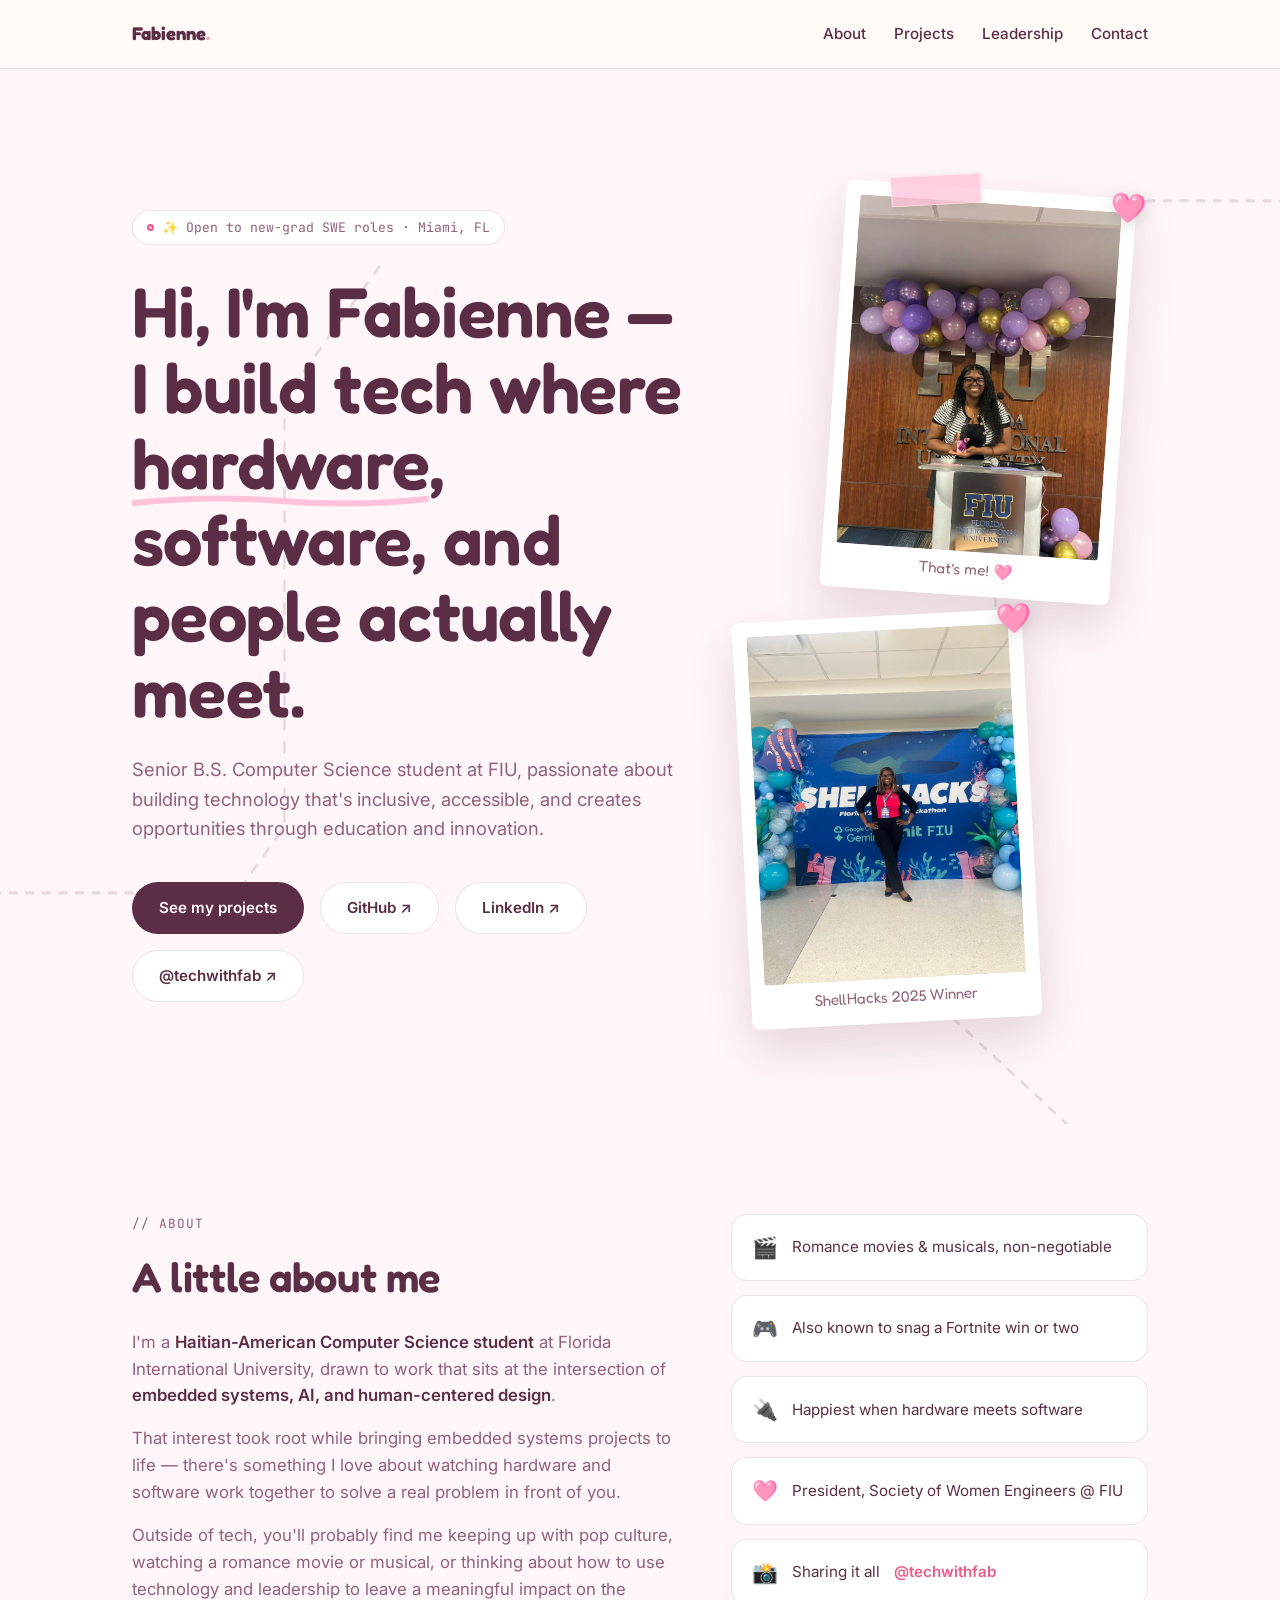
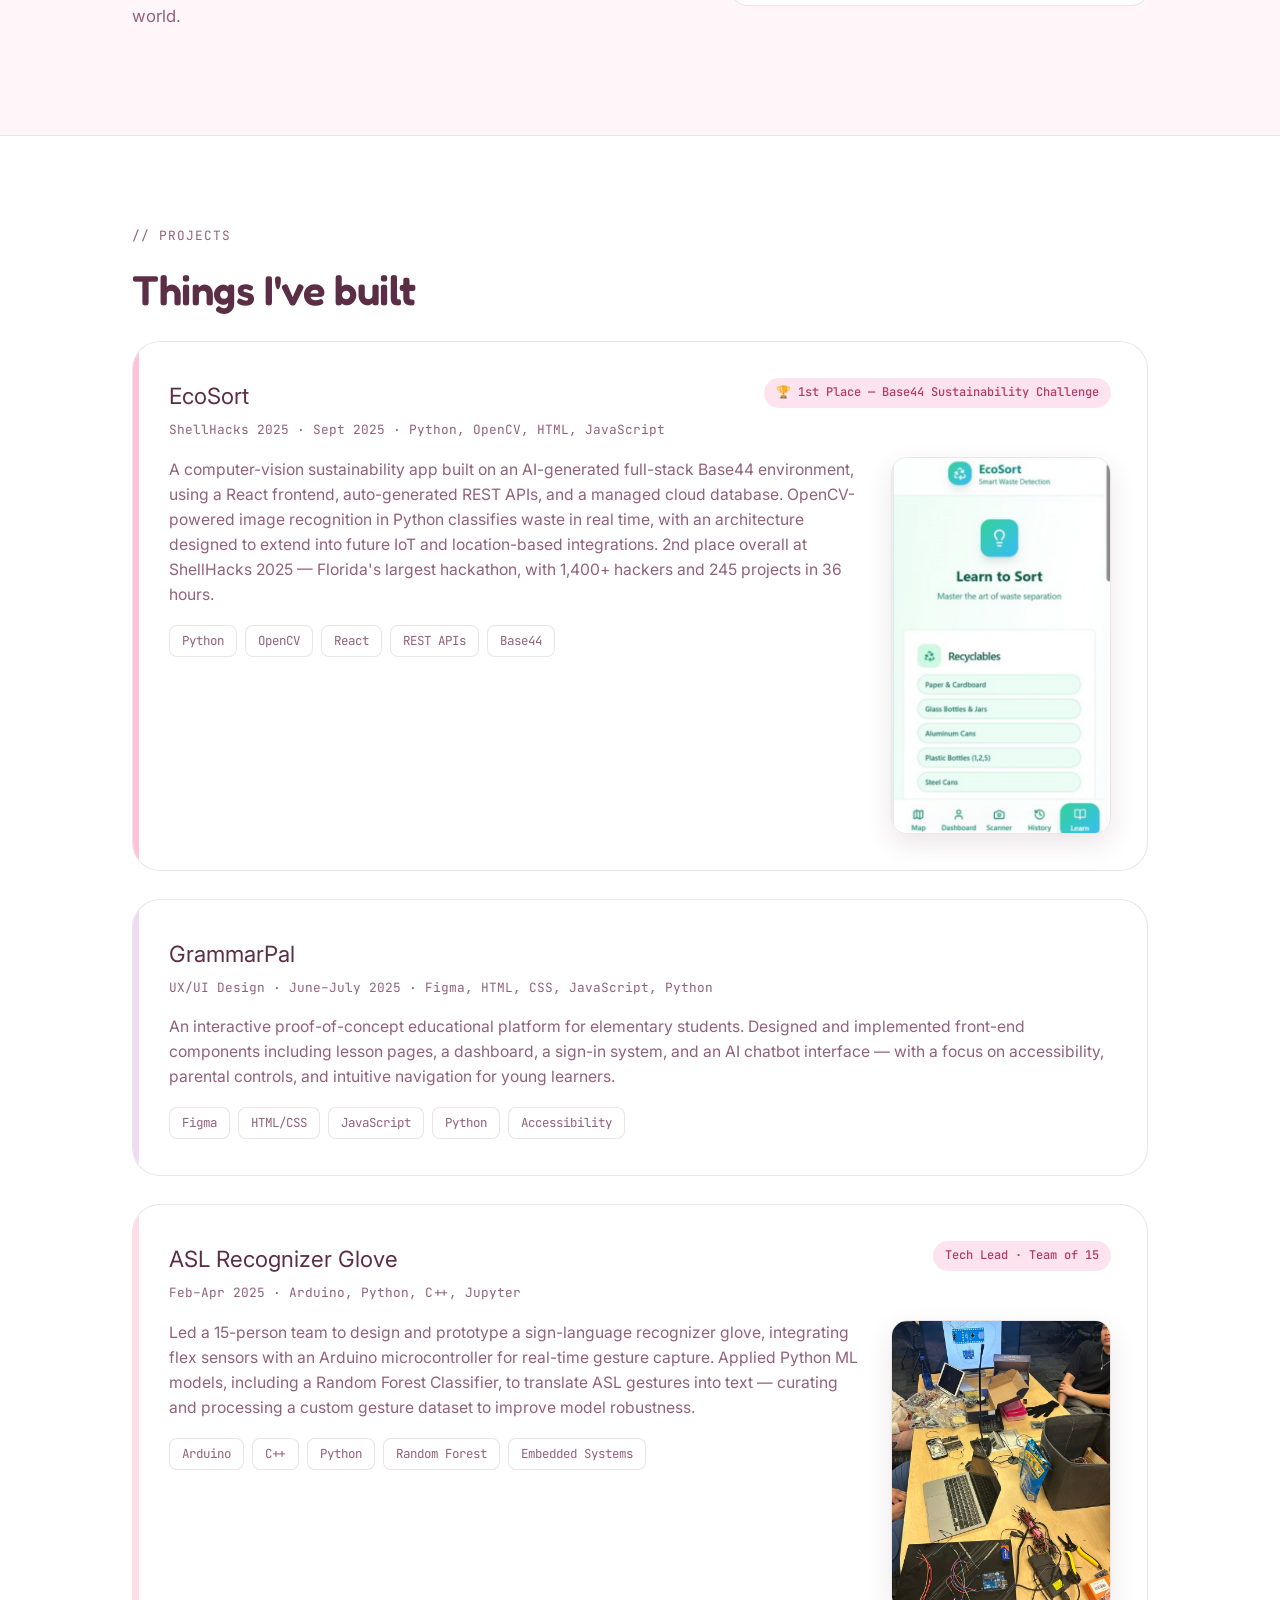
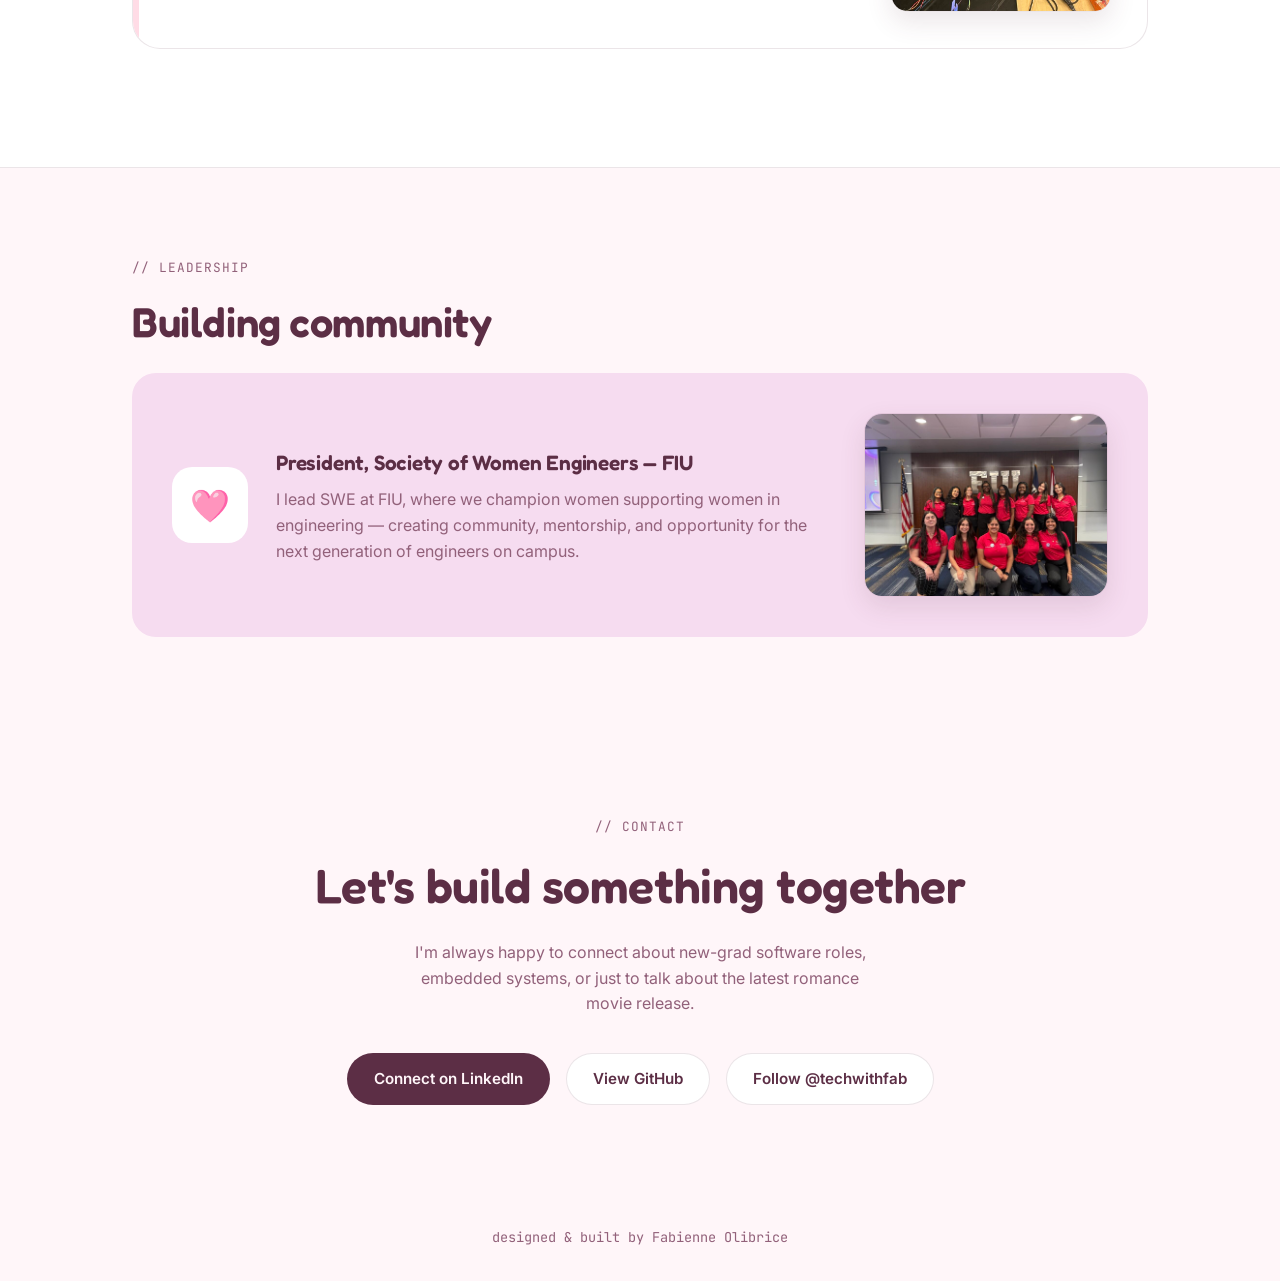
==== index.html @ 871d0f9d "Add files via upload" ====
<!DOCTYPE html>
<html lang="en">
<head>
<meta charset="UTF-8">
<meta name="viewport" content="width=device-width, initial-scale=1.0">
<title>Fabienne Olibrice — Computer Science Student & Builder</title>
<style>
  @import url('https://fonts.googleapis.com/css2?family=Fredoka:wght@400;500;600;700&family=Inter:wght@400;500;600;700&family=JetBrains+Mono:wght@400;500&display=swap');

  :root{
    --cream: #FFF6F9;
    --lavender: #F6DCF0;
    --mint: #FFC2D8;
    --peach: #FFDCE6;
    --sky: #F0D9F5;
    --plum: #5C2E45;
    --plum-soft: #92617A;
    --gold: #F2A6C1;
    --rose-deep: #E85D8A;
    --white: #FFFFFF;
    --line: rgba(92,46,69,0.12);
  }

  *{ margin:0; padding:0; box-sizing:border-box; }

  html{ scroll-behavior:smooth; }

  body{
    background:var(--cream);
    color:var(--plum);
    font-family:'Inter', sans-serif;
    line-height:1.6;
    overflow-x:hidden;
  }

  h1,h2,h3{ font-family:'Fredoka', sans-serif; font-weight:600; letter-spacing:-0.01em; }

  .mono{ font-family:'JetBrains Mono', monospace; }

  a{ color:inherit; text-decoration:none; }

  .wrap{ max-width:1080px; margin:0 auto; padding:0 32px; }

  /* ---------- nav ---------- */
  nav{
    position:sticky; top:0; z-index:50;
    background:rgba(255,251,245,0.85);
    backdrop-filter:blur(10px);
    border-bottom:1px solid var(--line);
  }
  nav .wrap{ display:flex; justify-content:space-between; align-items:center; height:68px; }
  .nav-logo{ font-family:'Fredoka'; font-weight:700; font-size:1.15rem; }
  .nav-links{ display:flex; gap:28px; font-size:0.95rem; font-weight:500; }
  .nav-links a{ position:relative; padding:4px 0; }
  .nav-links a::after{
    content:''; position:absolute; left:0; bottom:-2px; width:0; height:2px;
    background:var(--gold); transition:width .25s ease;
  }
  .nav-links a:hover::after{ width:100%; }

  /* ---------- circuit trace signature ---------- */
  .trace-svg{
    position:absolute; top:0; left:0; width:100%; height:100%;
    pointer-events:none; z-index:0;
  }
  .trace-path{
    fill:none; stroke:var(--plum); stroke-opacity:0.14; stroke-width:2;
    stroke-dasharray:6 8; stroke-linecap:round;
  }
  .trace-pad{ fill:var(--gold); opacity:0.55; }

  /* ---------- hero ---------- */
  header.hero{
    position:relative;
    padding:120px 0 100px;
    overflow:hidden;
  }
  .hero-eyebrow{
    display:inline-flex; align-items:center; gap:8px;
    font-family:'JetBrains Mono'; font-size:0.82rem; color:var(--plum-soft);
    background:var(--white); border:1px solid var(--line);
    padding:6px 14px; border-radius:100px; margin-bottom:28px;
  }
  .hero-eyebrow .dot{ width:7px; height:7px; border-radius:50%; background:var(--mint); border:2px solid var(--rose-deep); }

  .hero h1{
    font-size:clamp(2.4rem, 5.6vw, 4.4rem);
    line-height:1.08;
    max-width:820px;
    position:relative; z-index:1;
  }
  .hero h1 .accent{ color:var(--gold); position:relative; }
  .hero h1 .accent-underline{
    position:relative; display:inline-block;
  }
  .hero h1 .accent-underline svg{ position:absolute; left:0; bottom:-6px; width:100%; height:14px; }

  .hero p.sub{
    margin-top:26px; max-width:600px; font-size:1.15rem; color:var(--plum-soft);
    position:relative; z-index:1;
  }

  .hero-grid{ display:grid; grid-template-columns:1.15fr 0.85fr; gap:20px; align-items:center; position:relative; z-index:1; }
  .hero-text{ position:relative; }

  .polaroid{
    background:var(--white); padding:14px 14px 44px; border-radius:8px;
    box-shadow:0 20px 45px rgba(92,46,69,0.16); position:relative; z-index:1;
  }
  .polaroid img{ width:100%; display:block; border-radius:3px; object-fit:cover; }
  .polaroid .caption{
    position:absolute; bottom:14px; left:0; right:0; text-align:center;
    font-family:'Fredoka'; font-size:0.95rem; color:var(--plum-soft);
  }
  .polaroid::after{
    content:'🩷'; position:absolute; top:-14px; right:-10px; font-size:1.8rem;
    filter:drop-shadow(0 4px 8px rgba(0,0,0,0.15));
  }
  .hero-photo-wrap{ position:relative; display:flex; flex-direction:column; gap:20px; align-items:center; }
  .hero-photo-wrap .polaroid{ max-width:290px; width:100%; }
  .hero-photo-wrap .polaroid.p1{ transform:rotate(4deg); align-self:flex-end; margin-right:6%; }
  .hero-photo-wrap .polaroid.p2{ transform:rotate(-3deg); align-self:flex-start; margin-left:4%; }
  .tape{
    position:absolute; width:90px; height:30px; background:rgba(255,194,216,0.75);
    top:-14px; left:50%; margin-left:-45px; transform:rotate(-3deg);
    border:1px solid rgba(255,255,255,0.4); z-index:2;
    box-shadow:0 2px 6px rgba(0,0,0,0.08);
  }

  .hero-ctas{ margin-top:38px; display:flex; gap:16px; flex-wrap:wrap; position:relative; z-index:1; }
  .btn{
    font-weight:600; font-size:0.95rem; padding:13px 26px; border-radius:100px;
    display:inline-flex; align-items:center; gap:8px; transition:transform .2s ease, box-shadow .2s ease;
    border:1.5px solid transparent;
  }
  .btn-primary{ background:var(--plum); color:var(--cream); }
  .btn-primary:hover{ transform:translateY(-2px); box-shadow:0 8px 20px rgba(59,42,74,0.25); }
  .btn-outline{ background:var(--white); border-color:var(--line); color:var(--plum); }
  .btn-outline:hover{ transform:translateY(-2px); border-color:var(--plum); }

  /* ---------- section shared ---------- */
  section{ position:relative; padding:90px 0; }
  .section-label{
    font-family:'JetBrains Mono'; font-size:0.8rem; color:var(--plum-soft);
    text-transform:uppercase; letter-spacing:0.08em; margin-bottom:10px;
  }
  .section-title{ font-size:clamp(1.8rem, 3.4vw, 2.6rem); margin-bottom:18px; }

  /* ---------- about ---------- */
  .about-grid{ display:grid; grid-template-columns:1.3fr 1fr; gap:56px; align-items:start; }
  .about-text p{ color:var(--plum-soft); font-size:1.05rem; margin-bottom:16px; }
  .about-text strong{ color:var(--plum); font-weight:600; }

  .fact-list{ display:flex; flex-direction:column; gap:14px; }
  .fact{
    background:var(--white); border:1px solid var(--line); border-radius:16px;
    padding:16px 20px; display:flex; align-items:center; gap:14px; font-size:0.95rem;
    transition:transform .2s ease;
  }
  .fact:hover{ transform:translateX(4px); }
  .fact .emoji{ font-size:1.3rem; }

  /* ---------- projects ---------- */
  .projects-section{ background:var(--white); border-top:1px solid var(--line); border-bottom:1px solid var(--line); }

  .project-card{
    background:var(--white); border:1.5px solid var(--line); border-radius:28px;
    padding:36px; margin-bottom:28px; position:relative; overflow:hidden;
    transition:transform .25s ease, box-shadow .25s ease;
  }
  .project-card:hover{ transform:translateY(-4px) rotate(-0.3deg); box-shadow:0 16px 40px rgba(232,93,138,0.16); }

  .project-body{ display:grid; grid-template-columns:1fr; gap:24px; }
  .project-body.has-photo{ grid-template-columns:1fr 220px; align-items:start; }
  .project-photo{
    border-radius:16px; overflow:hidden; border:1px solid var(--line);
    box-shadow:0 10px 26px rgba(92,46,69,0.12);
  }
  .project-photo img{ width:100%; display:block; }
  @media (max-width:700px){ .project-body.has-photo{ grid-template-columns:1fr; } .project-photo{ order:-1; max-width:280px; } }

  .project-card::before{
    content:''; position:absolute; top:0; left:0; width:6px; height:100%;
  }
  .project-card.c1::before{ background:var(--mint); }
  .project-card.c2::before{ background:var(--sky); }
  .project-card.c3::before{ background:var(--peach); }

  .project-top{ display:flex; justify-content:space-between; align-items:flex-start; gap:20px; flex-wrap:wrap; margin-bottom:6px; }
  .project-title{ font-size:1.4rem; }
  .project-meta{ font-family:'JetBrains Mono'; font-size:0.8rem; color:var(--plum-soft); margin-bottom:16px; }

  .badge{
    font-family:'JetBrains Mono'; font-size:0.75rem; font-weight:500;
    padding:5px 12px; border-radius:100px; white-space:nowrap;
  }
  .badge-gold{ background:#FDE3ED; color:#B23A66; }

  .project-desc{ color:var(--plum-soft); margin-bottom:18px; font-size:0.98rem; }

  .chip-row{ display:flex; flex-wrap:wrap; gap:8px; }
  .chip{
    font-family:'JetBrains Mono'; font-size:0.78rem; background:var(--white);
    border:1px solid var(--line); padding:5px 12px; border-radius:8px; color:var(--plum-soft);
  }

  /* ---------- leadership ---------- */
  .leader-card{
    display:flex; gap:28px; align-items:center; background:var(--lavender);
    border-radius:24px; padding:40px; flex-wrap:wrap;
  }
  .leader-icon{
    width:76px; height:76px; border-radius:20px; background:var(--white);
    display:flex; align-items:center; justify-content:center; font-size:2rem; flex-shrink:0;
  }
  .leader-text h3{ font-size:1.3rem; margin-bottom:8px; }
  .leader-text p{ color:var(--plum-soft); max-width:560px; }
  .leader-photo{
    flex:1; min-width:220px; border-radius:18px; overflow:hidden;
    border:1px solid var(--line); box-shadow:0 10px 26px rgba(92,46,69,0.12);
  }
  .leader-photo img{ width:100%; display:block; }

  /* ---------- contact ---------- */
  .contact-section{ text-align:center; }
  .contact-section h2{ font-size:clamp(1.9rem,4vw,3rem); margin-bottom:16px; }
  .contact-section p{ color:var(--plum-soft); max-width:480px; margin:0 auto 36px; }
  .contact-links{ display:flex; gap:16px; justify-content:center; flex-wrap:wrap; }

  footer{ padding:32px 0; text-align:center; color:var(--plum-soft); font-size:0.85rem; font-family:'JetBrains Mono'; }

  @media (max-width:760px){
    .about-grid{ grid-template-columns:1fr; }
    .nav-links{ display:none; }
    .hero{ padding:90px 0 70px; }
    .hero-grid{ grid-template-columns:1fr; }
    .hero-photo-wrap{ order:-1; margin-bottom:12px; }
    .hero-photo-wrap .polaroid{ max-width:200px; }
    .leader-card{ flex-direction:column; text-align:center; }
    .leader-photo{ order:-1; }
  }

  @media (prefers-reduced-motion: reduce){
    html{ scroll-behavior:auto; }
    *{ transition:none !important; animation:none !important; }
  }

  :focus-visible{ outline:2.5px solid var(--gold); outline-offset:3px; border-radius:4px; }
</style>
</head>
<body>

<nav>
  <div class="wrap">
    <div class="nav-logo">Fabienne<span style="color:var(--gold)">.</span></div>
    <div class="nav-links">
      <a href="#about">About</a>
      <a href="#projects">Projects</a>
      <a href="#leadership">Leadership</a>
      <a href="#contact">Contact</a>
    </div>
  </div>
</nav>

<header class="hero">
  <svg class="trace-svg" viewBox="0 0 1080 640" preserveAspectRatio="none">
    <path class="trace-path" d="M -20 500 L 200 500 L 240 460 L 240 200 L 320 120" />
    <path class="trace-path" d="M 1100 80 L 880 80 L 840 120 L 840 340 L 780 400 L 780 560 L 900 640" />
    <circle class="trace-pad" cx="240" cy="200" r="4.5" />
    <circle class="trace-pad" cx="840" cy="340" r="4.5" />
    <circle class="trace-pad" cx="780" cy="400" r="4.5" />
    <circle class="trace-pad" cx="200" cy="500" r="4.5" />
  </svg>

  <div class="wrap hero-grid">
    <div class="hero-text">
      <div class="hero-eyebrow"><span class="dot"></span>✨ Open to new-grad SWE roles · Miami, FL</div>
      <h1>Hi, I'm Fabienne — I build tech where <span class="accent-underline">hardware<svg viewBox="0 0 200 14" preserveAspectRatio="none"><path d="M2 10 Q 50 2, 100 8 T 198 6" stroke="var(--mint)" stroke-width="6" fill="none" stroke-linecap="round"/></svg></span>, software, and people actually meet.</h1>
      <p class="sub">Senior B.S. Computer Science student at FIU, passionate about building technology that's inclusive, accessible, and creates opportunities through education and innovation.</p>
      <div class="hero-ctas">
        <a class="btn btn-primary" href="#projects">See my projects</a>
        <a class="btn btn-outline" href="https://github.com/Fabienne03" target="_blank" rel="noopener">GitHub ↗</a>
        <a class="btn btn-outline" href="https://www.linkedin.com/in/fabienne-andrea-olibrice/" target="_blank" rel="noopener">LinkedIn ↗</a>
        <a class="btn btn-outline" href="https://www.instagram.com/techwithfab/" target="_blank" rel="noopener">@techwithfab ↗</a>
      </div>
    </div>
    <div class="hero-photo-wrap">
      <div class="tape"></div>
      <div class="polaroid p1">
        <img src="award.jpg" alt="Fabienne holding her 1st place award at FIU">
        <div class="caption">That's me! 🩷</div>
      </div>
      <div class="polaroid p2">
        <img src="shellhacks.jpg" alt="Fabienne at the ShellHacks 2025 hackathon step-and-repeat">
        <div class="caption">ShellHacks 2025 Winner</div>
      </div>
    </div>
  </div>
</header>

<section id="about">
  <div class="wrap about-grid">
    <div class="about-text">
      <div class="section-label">// about</div>
      <h2 class="section-title">A little about me</h2>
      <p>I'm a <strong>Haitian-American Computer Science student</strong> at Florida International University, drawn to work that sits at the intersection of <strong>embedded systems, AI, and human-centered design</strong>.</p>
      <p>That interest took root while bringing embedded systems projects to life — there's something I love about watching hardware and software work together to solve a real problem in front of you.</p>
      <p>Outside of tech, you'll probably find me keeping up with pop culture, watching a romance movie or musical, or thinking about how to use technology and leadership to leave a meaningful impact on the world.</p>
    </div>
    <div class="fact-list">

      <div class="fact"><span class="emoji">🎬</span> Romance movies & musicals, non-negotiable</div>
      <div class="fact"><span class="emoji">🎮</span> Also known to snag a Fortnite win or two</div>
      <div class="fact"><span class="emoji">🔌</span> Happiest when hardware meets software</div>
      <div class="fact"><span class="emoji">🩷</span> President, Society of Women Engineers @ FIU</div>
      <div class="fact"><span class="emoji">📸</span> Sharing it all <a href="https://www.instagram.com/techwithfab/" target="_blank" rel="noopener" style="color:var(--rose-deep); font-weight:600;">@techwithfab</a></div>
    </div>
  </div>
</section>

<section class="projects-section" id="projects">
  <div class="wrap">
    <div class="section-label">// projects</div>
    <h2 class="section-title">Things I've built</h2>

    <div class="project-card c1">
      <div class="project-top">
        <div class="project-title">EcoSort</div>
        <span class="badge badge-gold">🏆 1st Place — Base44 Sustainability Challenge</span>
      </div>
      <div class="project-meta">ShellHacks 2025 · Sept 2025 · Python, OpenCV, HTML, JavaScript</div>
      <div class="project-body has-photo">
        <div>
          <p class="project-desc">A computer-vision sustainability app built on an AI-generated full-stack Base44 environment, using a React frontend, auto-generated REST APIs, and a managed cloud database. OpenCV-powered image recognition in Python classifies waste in real time, with an architecture designed to extend into future IoT and location-based integrations. 2nd place overall at ShellHacks 2025 — Florida's largest hackathon, with 1,400+ hackers and 245 projects in 36 hours.</p>
          <div class="chip-row">
            <span class="chip">Python</span><span class="chip">OpenCV</span><span class="chip">React</span><span class="chip">REST APIs</span><span class="chip">Base44</span>
          </div>
        </div>
        <div class="project-photo">
          <img src="ecosort-app.png" alt="EcoSort app screen showing the Learn to Sort recyclables guide">
        </div>
      </div>
    </div>

    <div class="project-card c2">
      <div class="project-top">
        <div class="project-title">GrammarPal</div>
      </div>
      <div class="project-meta">UX/UI Design · June–July 2025 · Figma, HTML, CSS, JavaScript, Python</div>
      <p class="project-desc">An interactive proof-of-concept educational platform for elementary students. Designed and implemented front-end components including lesson pages, a dashboard, a sign-in system, and an AI chatbot interface — with a focus on accessibility, parental controls, and intuitive navigation for young learners.</p>
      <div class="chip-row">
        <span class="chip">Figma</span><span class="chip">HTML/CSS</span><span class="chip">JavaScript</span><span class="chip">Python</span><span class="chip">Accessibility</span>
      </div>
    </div>

    <div class="project-card c3">
      <div class="project-top">
        <div class="project-title">ASL Recognizer Glove</div>
        <span class="badge badge-gold">Tech Lead · Team of 15</span>
      </div>
      <div class="project-meta">Feb–Apr 2025 · Arduino, Python, C++, Jupyter</div>
      <div class="project-body has-photo">
        <div>
          <p class="project-desc">Led a 15-person team to design and prototype a sign-language recognizer glove, integrating flex sensors with an Arduino microcontroller for real-time gesture capture. Applied Python ML models, including a Random Forest Classifier, to translate ASL gestures into text — curating and processing a custom gesture dataset to improve model robustness.</p>
          <div class="chip-row">
            <span class="chip">Arduino</span><span class="chip">C++</span><span class="chip">Python</span><span class="chip">Random Forest</span><span class="chip">Embedded Systems</span>
          </div>
        </div>
        <div class="project-photo">
          <img src="embedded-desk.jpg" alt="Embedded systems workspace with Arduino, breadboard, and wiring">
        </div>
      </div>
    </div>
  </div>
</section>

<section id="leadership">
  <div class="wrap">
    <div class="section-label">// leadership</div>
    <h2 class="section-title">Building community</h2>
    <div class="leader-card">
      <div class="leader-icon">🩷</div>
      <div class="leader-text">
        <h3>President, Society of Women Engineers — FIU</h3>
        <p>I lead SWE at FIU, where we champion women supporting women in engineering — creating community, mentorship, and opportunity for the next generation of engineers on campus.</p>
      </div>
      <div class="leader-photo">
        <img src="swe-group.jpg" alt="SWE FIU executive board group photo">
      </div>
    </div>
  </div>
</section>

<section class="contact-section" id="contact">
  <div class="wrap">
    <div class="section-label">// contact</div>
    <h2>Let's build something together</h2>
    <p>I'm always happy to connect about new-grad software roles, embedded systems, or just to talk about the latest romance movie release.</p>
    <div class="contact-links">
      <a class="btn btn-primary" href="https://www.linkedin.com/in/fabienne-andrea-olibrice/" target="_blank" rel="noopener">Connect on LinkedIn</a>
      <a class="btn btn-outline" href="https://github.com/Fabienne03" target="_blank" rel="noopener">View GitHub</a>
      <a class="btn btn-outline" href="https://www.instagram.com/techwithfab/" target="_blank" rel="noopener">Follow @techwithfab</a>
    </div>
  </div>
</section>

<footer>
  <div class="wrap">designed &amp; built by Fabienne Olibrice</div>
</footer>

</body>
</html>
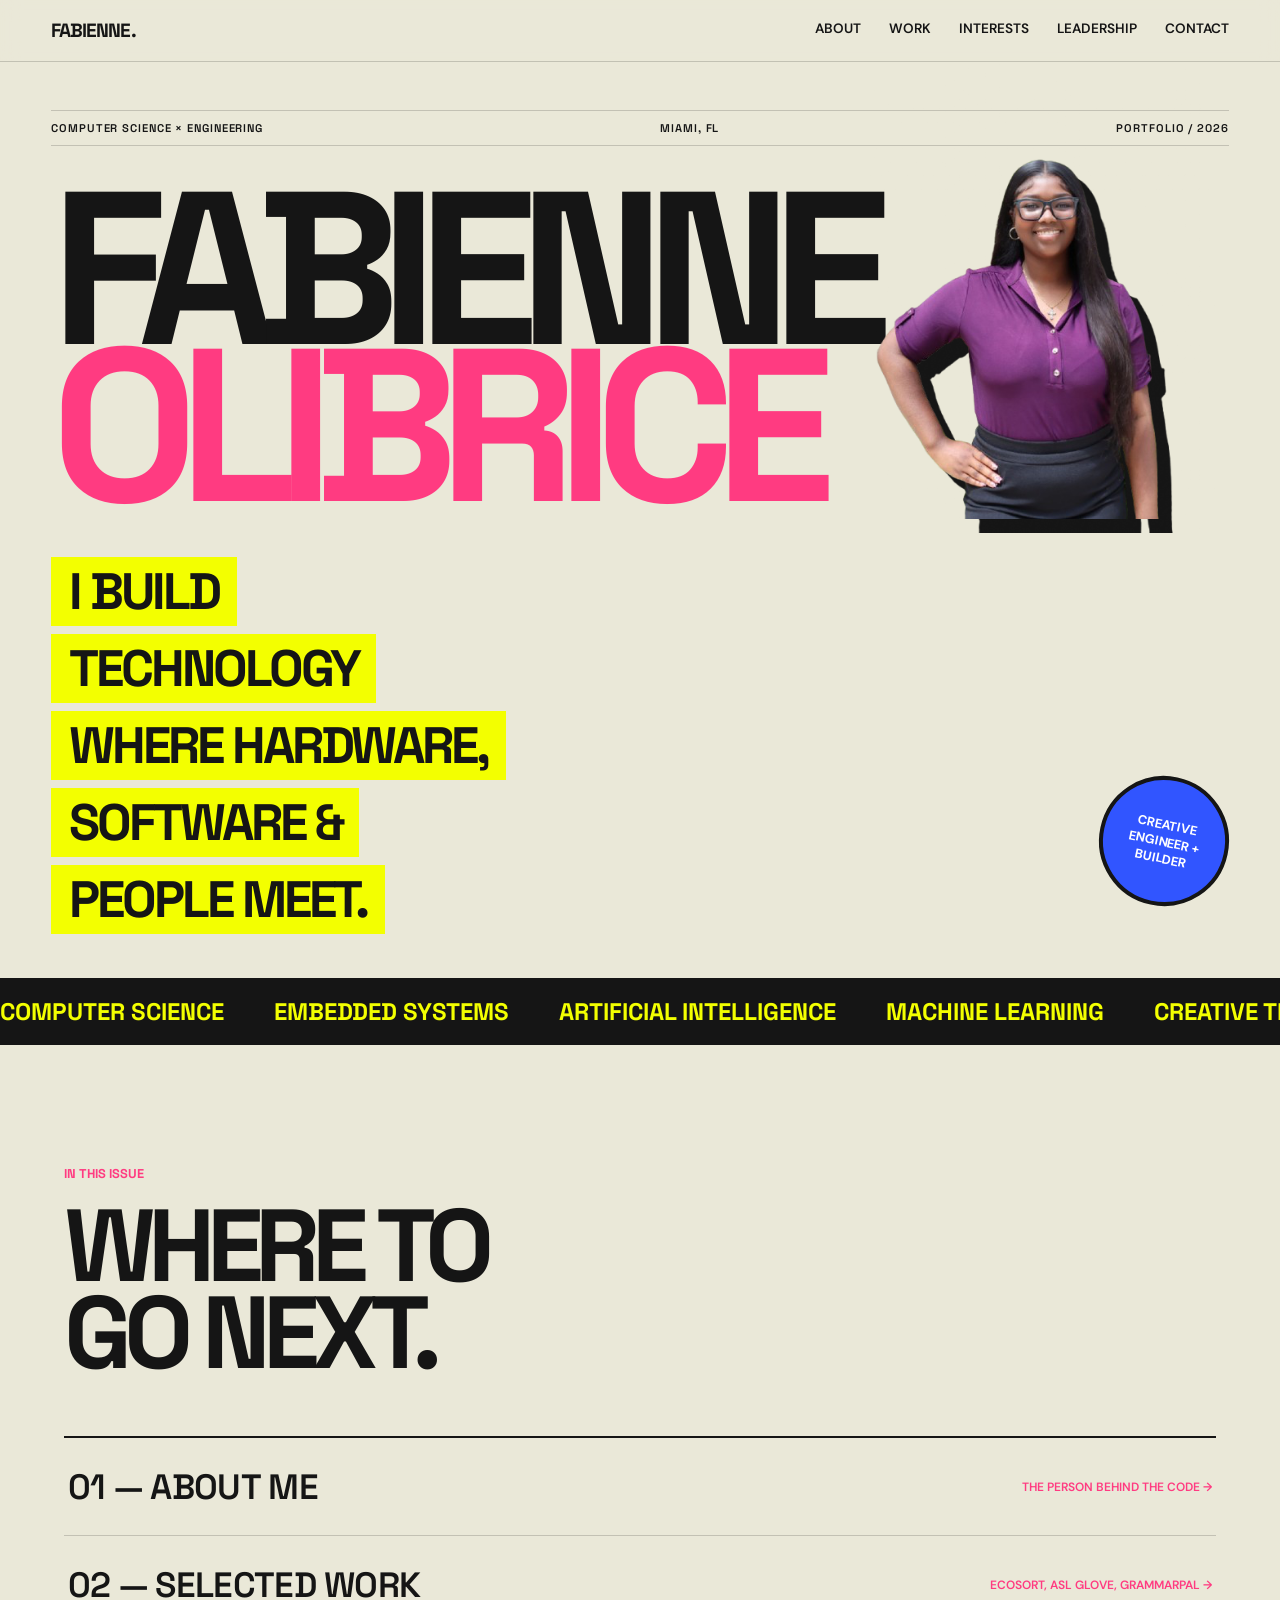
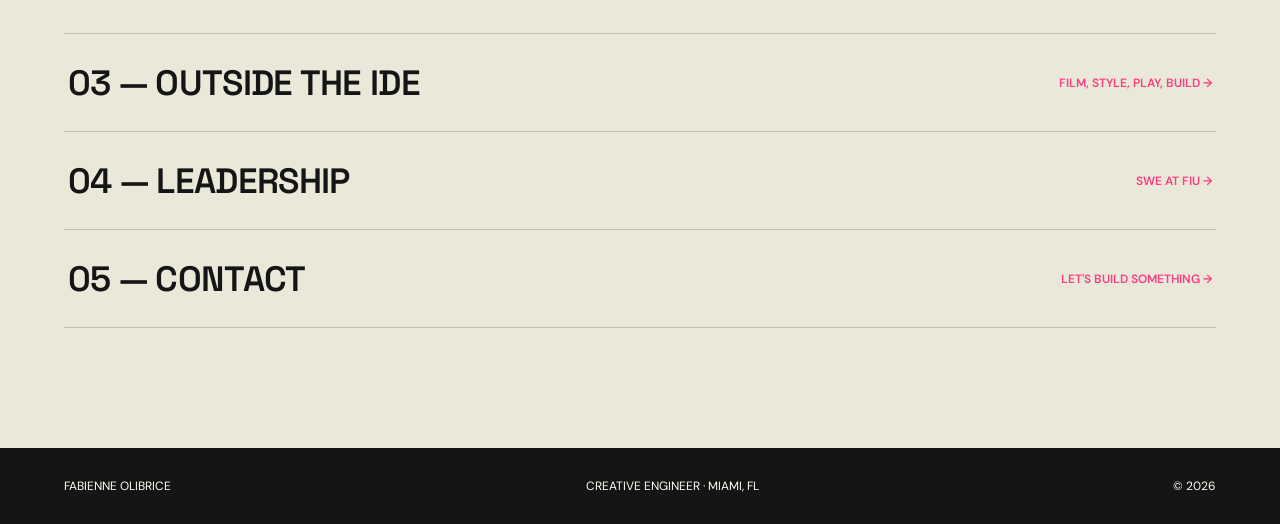
==== commit 6d0e68cb: "Update 7/22/26" ====
--- a/index.html
+++ b/index.html
@@ -1,411 +1,88 @@
 <!DOCTYPE html>
 <html lang="en">
 <head>
-<meta charset="UTF-8">
-<meta name="viewport" content="width=device-width, initial-scale=1.0">
-<title>Fabienne Olibrice — Computer Science Student & Builder</title>
-<style>
-  @import url('https://fonts.googleapis.com/css2?family=Fredoka:wght@400;500;600;700&family=Inter:wght@400;500;600;700&family=JetBrains+Mono:wght@400;500&display=swap');
+  <meta charset="UTF-8">
+  <meta name="viewport" content="width=device-width, initial-scale=1.0">
+  <title>Fabienne Olibrice — Creative Engineer</title>
 
-  :root{
-    --cream: #FFF6F9;
-    --lavender: #F6DCF0;
-    --mint: #FFC2D8;
-    --peach: #FFDCE6;
-    --sky: #F0D9F5;
-    --plum: #5C2E45;
-    --plum-soft: #92617A;
-    --gold: #F2A6C1;
-    --rose-deep: #E85D8A;
-    --white: #FFFFFF;
-    --line: rgba(92,46,69,0.12);
-  }
+  <link rel="preconnect" href="https://fonts.googleapis.com">
+  <link rel="preconnect" href="https://fonts.gstatic.com" crossorigin>
+  <link href="https://fonts.googleapis.com/css2?family=DM+Sans:wght@400;500;600;700&family=Space+Grotesk:wght@400;500;600;700&display=swap" rel="stylesheet">
 
-  *{ margin:0; padding:0; box-sizing:border-box; }
-
-  html{ scroll-behavior:smooth; }
-
-  body{
-    background:var(--cream);
-    color:var(--plum);
-    font-family:'Inter', sans-serif;
-    line-height:1.6;
-    overflow-x:hidden;
-  }
-
-  h1,h2,h3{ font-family:'Fredoka', sans-serif; font-weight:600; letter-spacing:-0.01em; }
-
-  .mono{ font-family:'JetBrains Mono', monospace; }
-
-  a{ color:inherit; text-decoration:none; }
-
-  .wrap{ max-width:1080px; margin:0 auto; padding:0 32px; }
-
-  /* ---------- nav ---------- */
-  nav{
-    position:sticky; top:0; z-index:50;
-    background:rgba(255,251,245,0.85);
-    backdrop-filter:blur(10px);
-    border-bottom:1px solid var(--line);
-  }
-  nav .wrap{ display:flex; justify-content:space-between; align-items:center; height:68px; }
-  .nav-logo{ font-family:'Fredoka'; font-weight:700; font-size:1.15rem; }
-  .nav-links{ display:flex; gap:28px; font-size:0.95rem; font-weight:500; }
-  .nav-links a{ position:relative; padding:4px 0; }
-  .nav-links a::after{
-    content:''; position:absolute; left:0; bottom:-2px; width:0; height:2px;
-    background:var(--gold); transition:width .25s ease;
-  }
-  .nav-links a:hover::after{ width:100%; }
-
-  /* ---------- circuit trace signature ---------- */
-  .trace-svg{
-    position:absolute; top:0; left:0; width:100%; height:100%;
-    pointer-events:none; z-index:0;
-  }
-  .trace-path{
-    fill:none; stroke:var(--plum); stroke-opacity:0.14; stroke-width:2;
-    stroke-dasharray:6 8; stroke-linecap:round;
-  }
-  .trace-pad{ fill:var(--gold); opacity:0.55; }
-
-  /* ---------- hero ---------- */
-  header.hero{
-    position:relative;
-    padding:120px 0 100px;
-    overflow:hidden;
-  }
-  .hero-eyebrow{
-    display:inline-flex; align-items:center; gap:8px;
-    font-family:'JetBrains Mono'; font-size:0.82rem; color:var(--plum-soft);
-    background:var(--white); border:1px solid var(--line);
-    padding:6px 14px; border-radius:100px; margin-bottom:28px;
-  }
-  .hero-eyebrow .dot{ width:7px; height:7px; border-radius:50%; background:var(--mint); border:2px solid var(--rose-deep); }
-
-  .hero h1{
-    font-size:clamp(2.4rem, 5.6vw, 4.4rem);
-    line-height:1.08;
-    max-width:820px;
-    position:relative; z-index:1;
-  }
-  .hero h1 .accent{ color:var(--gold); position:relative; }
-  .hero h1 .accent-underline{
-    position:relative; display:inline-block;
-  }
-  .hero h1 .accent-underline svg{ position:absolute; left:0; bottom:-6px; width:100%; height:14px; }
-
-  .hero p.sub{
-    margin-top:26px; max-width:600px; font-size:1.15rem; color:var(--plum-soft);
-    position:relative; z-index:1;
-  }
-
-  .hero-grid{ display:grid; grid-template-columns:1.15fr 0.85fr; gap:20px; align-items:center; position:relative; z-index:1; }
-  .hero-text{ position:relative; }
-
-  .polaroid{
-    background:var(--white); padding:14px 14px 44px; border-radius:8px;
-    box-shadow:0 20px 45px rgba(92,46,69,0.16); position:relative; z-index:1;
-  }
-  .polaroid img{ width:100%; display:block; border-radius:3px; object-fit:cover; }
-  .polaroid .caption{
-    position:absolute; bottom:14px; left:0; right:0; text-align:center;
-    font-family:'Fredoka'; font-size:0.95rem; color:var(--plum-soft);
-  }
-  .polaroid::after{
-    content:'🩷'; position:absolute; top:-14px; right:-10px; font-size:1.8rem;
-    filter:drop-shadow(0 4px 8px rgba(0,0,0,0.15));
-  }
-  .hero-photo-wrap{ position:relative; display:flex; flex-direction:column; gap:20px; align-items:center; }
-  .hero-photo-wrap .polaroid{ max-width:290px; width:100%; }
-  .hero-photo-wrap .polaroid.p1{ transform:rotate(4deg); align-self:flex-end; margin-right:6%; }
-  .hero-photo-wrap .polaroid.p2{ transform:rotate(-3deg); align-self:flex-start; margin-left:4%; }
-  .tape{
-    position:absolute; width:90px; height:30px; background:rgba(255,194,216,0.75);
-    top:-14px; left:50%; margin-left:-45px; transform:rotate(-3deg);
-    border:1px solid rgba(255,255,255,0.4); z-index:2;
-    box-shadow:0 2px 6px rgba(0,0,0,0.08);
-  }
-
-  .hero-ctas{ margin-top:38px; display:flex; gap:16px; flex-wrap:wrap; position:relative; z-index:1; }
-  .btn{
-    font-weight:600; font-size:0.95rem; padding:13px 26px; border-radius:100px;
-    display:inline-flex; align-items:center; gap:8px; transition:transform .2s ease, box-shadow .2s ease;
-    border:1.5px solid transparent;
-  }
-  .btn-primary{ background:var(--plum); color:var(--cream); }
-  .btn-primary:hover{ transform:translateY(-2px); box-shadow:0 8px 20px rgba(59,42,74,0.25); }
-  .btn-outline{ background:var(--white); border-color:var(--line); color:var(--plum); }
-  .btn-outline:hover{ transform:translateY(-2px); border-color:var(--plum); }
-
-  /* ---------- section shared ---------- */
-  section{ position:relative; padding:90px 0; }
-  .section-label{
-    font-family:'JetBrains Mono'; font-size:0.8rem; color:var(--plum-soft);
-    text-transform:uppercase; letter-spacing:0.08em; margin-bottom:10px;
-  }
-  .section-title{ font-size:clamp(1.8rem, 3.4vw, 2.6rem); margin-bottom:18px; }
-
-  /* ---------- about ---------- */
-  .about-grid{ display:grid; grid-template-columns:1.3fr 1fr; gap:56px; align-items:start; }
-  .about-text p{ color:var(--plum-soft); font-size:1.05rem; margin-bottom:16px; }
-  .about-text strong{ color:var(--plum); font-weight:600; }
-
-  .fact-list{ display:flex; flex-direction:column; gap:14px; }
-  .fact{
-    background:var(--white); border:1px solid var(--line); border-radius:16px;
-    padding:16px 20px; display:flex; align-items:center; gap:14px; font-size:0.95rem;
-    transition:transform .2s ease;
-  }
-  .fact:hover{ transform:translateX(4px); }
-  .fact .emoji{ font-size:1.3rem; }
-
-  /* ---------- projects ---------- */
-  .projects-section{ background:var(--white); border-top:1px solid var(--line); border-bottom:1px solid var(--line); }
-
-  .project-card{
-    background:var(--white); border:1.5px solid var(--line); border-radius:28px;
-    padding:36px; margin-bottom:28px; position:relative; overflow:hidden;
-    transition:transform .25s ease, box-shadow .25s ease;
-  }
-  .project-card:hover{ transform:translateY(-4px) rotate(-0.3deg); box-shadow:0 16px 40px rgba(232,93,138,0.16); }
-
-  .project-body{ display:grid; grid-template-columns:1fr; gap:24px; }
-  .project-body.has-photo{ grid-template-columns:1fr 220px; align-items:start; }
-  .project-photo{
-    border-radius:16px; overflow:hidden; border:1px solid var(--line);
-    box-shadow:0 10px 26px rgba(92,46,69,0.12);
-  }
-  .project-photo img{ width:100%; display:block; }
-  @media (max-width:700px){ .project-body.has-photo{ grid-template-columns:1fr; } .project-photo{ order:-1; max-width:280px; } }
-
-  .project-card::before{
-    content:''; position:absolute; top:0; left:0; width:6px; height:100%;
-  }
-  .project-card.c1::before{ background:var(--mint); }
-  .project-card.c2::before{ background:var(--sky); }
-  .project-card.c3::before{ background:var(--peach); }
-
-  .project-top{ display:flex; justify-content:space-between; align-items:flex-start; gap:20px; flex-wrap:wrap; margin-bottom:6px; }
-  .project-title{ font-size:1.4rem; }
-  .project-meta{ font-family:'JetBrains Mono'; font-size:0.8rem; color:var(--plum-soft); margin-bottom:16px; }
-
-  .badge{
-    font-family:'JetBrains Mono'; font-size:0.75rem; font-weight:500;
-    padding:5px 12px; border-radius:100px; white-space:nowrap;
-  }
-  .badge-gold{ background:#FDE3ED; color:#B23A66; }
-
-  .project-desc{ color:var(--plum-soft); margin-bottom:18px; font-size:0.98rem; }
-
-  .chip-row{ display:flex; flex-wrap:wrap; gap:8px; }
-  .chip{
-    font-family:'JetBrains Mono'; font-size:0.78rem; background:var(--white);
-    border:1px solid var(--line); padding:5px 12px; border-radius:8px; color:var(--plum-soft);
-  }
-
-  /* ---------- leadership ---------- */
-  .leader-card{
-    display:flex; gap:28px; align-items:center; background:var(--lavender);
-    border-radius:24px; padding:40px; flex-wrap:wrap;
-  }
-  .leader-icon{
-    width:76px; height:76px; border-radius:20px; background:var(--white);
-    display:flex; align-items:center; justify-content:center; font-size:2rem; flex-shrink:0;
-  }
-  .leader-text h3{ font-size:1.3rem; margin-bottom:8px; }
-  .leader-text p{ color:var(--plum-soft); max-width:560px; }
-  .leader-photo{
-    flex:1; min-width:220px; border-radius:18px; overflow:hidden;
-    border:1px solid var(--line); box-shadow:0 10px 26px rgba(92,46,69,0.12);
-  }
-  .leader-photo img{ width:100%; display:block; }
-
-  /* ---------- contact ---------- */
-  .contact-section{ text-align:center; }
-  .contact-section h2{ font-size:clamp(1.9rem,4vw,3rem); margin-bottom:16px; }
-  .contact-section p{ color:var(--plum-soft); max-width:480px; margin:0 auto 36px; }
-  .contact-links{ display:flex; gap:16px; justify-content:center; flex-wrap:wrap; }
-
-  footer{ padding:32px 0; text-align:center; color:var(--plum-soft); font-size:0.85rem; font-family:'JetBrains Mono'; }
-
-  @media (max-width:760px){
-    .about-grid{ grid-template-columns:1fr; }
-    .nav-links{ display:none; }
-    .hero{ padding:90px 0 70px; }
-    .hero-grid{ grid-template-columns:1fr; }
-    .hero-photo-wrap{ order:-1; margin-bottom:12px; }
-    .hero-photo-wrap .polaroid{ max-width:200px; }
-    .leader-card{ flex-direction:column; text-align:center; }
-    .leader-photo{ order:-1; }
-  }
-
-  @media (prefers-reduced-motion: reduce){
-    html{ scroll-behavior:auto; }
-    *{ transition:none !important; animation:none !important; }
-  }
-
-  :focus-visible{ outline:2.5px solid var(--gold); outline-offset:3px; border-radius:4px; }
-</style>
+  <link rel="stylesheet" href="style.css">
 </head>
 <body>
 
 <nav>
-  <div class="wrap">
-    <div class="nav-logo">Fabienne<span style="color:var(--gold)">.</span></div>
-    <div class="nav-links">
-      <a href="#about">About</a>
-      <a href="#projects">Projects</a>
-      <a href="#leadership">Leadership</a>
-      <a href="#contact">Contact</a>
-    </div>
+  <a href="index.html" class="logo">FABIENNE.</a>
+  <div class="nav-links">
+    <a href="about.html">About</a>
+    <a href="work.html">Work</a>
+    <a href="interests.html">Interests</a>
+    <a href="leadership.html">Leadership</a>
+    <a href="contact.html">Contact</a>
   </div>
 </nav>
 
 <header class="hero">
-  <svg class="trace-svg" viewBox="0 0 1080 640" preserveAspectRatio="none">
-    <path class="trace-path" d="M -20 500 L 200 500 L 240 460 L 240 200 L 320 120" />
-    <path class="trace-path" d="M 1100 80 L 880 80 L 840 120 L 840 340 L 780 400 L 780 560 L 900 640" />
-    <circle class="trace-pad" cx="240" cy="200" r="4.5" />
-    <circle class="trace-pad" cx="840" cy="340" r="4.5" />
-    <circle class="trace-pad" cx="780" cy="400" r="4.5" />
-    <circle class="trace-pad" cx="200" cy="500" r="4.5" />
-  </svg>
 
-  <div class="wrap hero-grid">
-    <div class="hero-text">
-      <div class="hero-eyebrow"><span class="dot"></span>✨ Open to new-grad SWE roles · Miami, FL</div>
-      <h1>Hi, I'm Fabienne — I build tech where <span class="accent-underline">hardware<svg viewBox="0 0 200 14" preserveAspectRatio="none"><path d="M2 10 Q 50 2, 100 8 T 198 6" stroke="var(--mint)" stroke-width="6" fill="none" stroke-linecap="round"/></svg></span>, software, and people actually meet.</h1>
-      <p class="sub">Senior B.S. Computer Science student at FIU, passionate about building technology that's inclusive, accessible, and creates opportunities through education and innovation.</p>
-      <div class="hero-ctas">
-        <a class="btn btn-primary" href="#projects">See my projects</a>
-        <a class="btn btn-outline" href="https://github.com/Fabienne03" target="_blank" rel="noopener">GitHub ↗</a>
-        <a class="btn btn-outline" href="https://www.linkedin.com/in/fabienne-andrea-olibrice/" target="_blank" rel="noopener">LinkedIn ↗</a>
-        <a class="btn btn-outline" href="https://www.instagram.com/techwithfab/" target="_blank" rel="noopener">@techwithfab ↗</a>
-      </div>
+  <div class="issue-info">
+    <span>Computer Science × Engineering</span>
+    <span>Miami, FL</span>
+    <span>Portfolio / 2026</span>
+  </div>
+
+  <div class="hero-name-row">
+    <div class="hero-title">
+      <span>Fabienne</span>
+      <span class="pink">Olibrice</span>
     </div>
-    <div class="hero-photo-wrap">
-      <div class="tape"></div>
-      <div class="polaroid p1">
-        <img src="award.jpg" alt="Fabienne holding her 1st place award at FIU">
-        <div class="caption">That's me! 🩷</div>
-      </div>
-      <div class="polaroid p2">
-        <img src="shellhacks.jpg" alt="Fabienne at the ShellHacks 2025 hackathon step-and-repeat">
-        <div class="caption">ShellHacks 2025 Winner</div>
-      </div>
+
+    <div class="hero-image">
+      <img src="portrait-cutout.png" alt="Fabienne Olibrice">
     </div>
   </div>
+
+  <div class="hero-message">
+    <h2>I build technology where hardware, software &amp; people meet.</h2>
+  </div>
+
+  <div class="sticker">Creative Engineer + Builder</div>
+
 </header>
 
-<section id="about">
-  <div class="wrap about-grid">
-    <div class="about-text">
-      <div class="section-label">// about</div>
-      <h2 class="section-title">A little about me</h2>
-      <p>I'm a <strong>Haitian-American Computer Science student</strong> at Florida International University, drawn to work that sits at the intersection of <strong>embedded systems, AI, and human-centered design</strong>.</p>
-      <p>That interest took root while bringing embedded systems projects to life — there's something I love about watching hardware and software work together to solve a real problem in front of you.</p>
-      <p>Outside of tech, you'll probably find me keeping up with pop culture, watching a romance movie or musical, or thinking about how to use technology and leadership to leave a meaningful impact on the world.</p>
-    </div>
-    <div class="fact-list">
+<div class="marquee">
+  <div class="marquee-track">
+    <span>Computer Science</span>
+    <span>Embedded Systems</span>
+    <span>Artificial Intelligence</span>
+    <span>Machine Learning</span>
+    <span>Creative Technology</span>
+    <span>Computer Science</span>
+    <span>Embedded Systems</span>
+    <span>Artificial Intelligence</span>
+    <span>Machine Learning</span>
+    <span>Creative Technology</span>
+  </div>
+</div>
 
-      <div class="fact"><span class="emoji">🎬</span> Romance movies & musicals, non-negotiable</div>
-      <div class="fact"><span class="emoji">🎮</span> Also known to snag a Fortnite win or two</div>
-      <div class="fact"><span class="emoji">🔌</span> Happiest when hardware meets software</div>
-      <div class="fact"><span class="emoji">🩷</span> President, Society of Women Engineers @ FIU</div>
-      <div class="fact"><span class="emoji">📸</span> Sharing it all <a href="https://www.instagram.com/techwithfab/" target="_blank" rel="noopener" style="color:var(--rose-deep); font-weight:600;">@techwithfab</a></div>
-    </div>
-  </div>
-</section>
+<section>
+  <div class="section-number">IN THIS ISSUE</div>
+  <h2 class="section-title">Where to<br>go next.</h2>
 
-<section class="projects-section" id="projects">
-  <div class="wrap">
-    <div class="section-label">// projects</div>
-    <h2 class="section-title">Things I've built</h2>
-
-    <div class="project-card c1">
-      <div class="project-top">
-        <div class="project-title">EcoSort</div>
-        <span class="badge badge-gold">🏆 1st Place — Base44 Sustainability Challenge</span>
-      </div>
-      <div class="project-meta">ShellHacks 2025 · Sept 2025 · Python, OpenCV, HTML, JavaScript</div>
-      <div class="project-body has-photo">
-        <div>
-          <p class="project-desc">A computer-vision sustainability app built on an AI-generated full-stack Base44 environment, using a React frontend, auto-generated REST APIs, and a managed cloud database. OpenCV-powered image recognition in Python classifies waste in real time, with an architecture designed to extend into future IoT and location-based integrations. 2nd place overall at ShellHacks 2025 — Florida's largest hackathon, with 1,400+ hackers and 245 projects in 36 hours.</p>
-          <div class="chip-row">
-            <span class="chip">Python</span><span class="chip">OpenCV</span><span class="chip">React</span><span class="chip">REST APIs</span><span class="chip">Base44</span>
-          </div>
-        </div>
-        <div class="project-photo">
-          <img src="ecosort-app.png" alt="EcoSort app screen showing the Learn to Sort recyclables guide">
-        </div>
-      </div>
-    </div>
-
-    <div class="project-card c2">
-      <div class="project-top">
-        <div class="project-title">GrammarPal</div>
-      </div>
-      <div class="project-meta">UX/UI Design · June–July 2025 · Figma, HTML, CSS, JavaScript, Python</div>
-      <p class="project-desc">An interactive proof-of-concept educational platform for elementary students. Designed and implemented front-end components including lesson pages, a dashboard, a sign-in system, and an AI chatbot interface — with a focus on accessibility, parental controls, and intuitive navigation for young learners.</p>
-      <div class="chip-row">
-        <span class="chip">Figma</span><span class="chip">HTML/CSS</span><span class="chip">JavaScript</span><span class="chip">Python</span><span class="chip">Accessibility</span>
-      </div>
-    </div>
-
-    <div class="project-card c3">
-      <div class="project-top">
-        <div class="project-title">ASL Recognizer Glove</div>
-        <span class="badge badge-gold">Tech Lead · Team of 15</span>
-      </div>
-      <div class="project-meta">Feb–Apr 2025 · Arduino, Python, C++, Jupyter</div>
-      <div class="project-body has-photo">
-        <div>
-          <p class="project-desc">Led a 15-person team to design and prototype a sign-language recognizer glove, integrating flex sensors with an Arduino microcontroller for real-time gesture capture. Applied Python ML models, including a Random Forest Classifier, to translate ASL gestures into text — curating and processing a custom gesture dataset to improve model robustness.</p>
-          <div class="chip-row">
-            <span class="chip">Arduino</span><span class="chip">C++</span><span class="chip">Python</span><span class="chip">Random Forest</span><span class="chip">Embedded Systems</span>
-          </div>
-        </div>
-        <div class="project-photo">
-          <img src="embedded-desk.jpg" alt="Embedded systems workspace with Arduino, breadboard, and wiring">
-        </div>
-      </div>
-    </div>
-  </div>
-</section>
-
-<section id="leadership">
-  <div class="wrap">
-    <div class="section-label">// leadership</div>
-    <h2 class="section-title">Building community</h2>
-    <div class="leader-card">
-      <div class="leader-icon">🩷</div>
-      <div class="leader-text">
-        <h3>President, Society of Women Engineers — FIU</h3>
-        <p>I lead SWE at FIU, where we champion women supporting women in engineering — creating community, mentorship, and opportunity for the next generation of engineers on campus.</p>
-      </div>
-      <div class="leader-photo">
-        <img src="swe-group.jpg" alt="SWE FIU executive board group photo">
-      </div>
-    </div>
-  </div>
-</section>
-
-<section class="contact-section" id="contact">
-  <div class="wrap">
-    <div class="section-label">// contact</div>
-    <h2>Let's build something together</h2>
-    <p>I'm always happy to connect about new-grad software roles, embedded systems, or just to talk about the latest romance movie release.</p>
-    <div class="contact-links">
-      <a class="btn btn-primary" href="https://www.linkedin.com/in/fabienne-andrea-olibrice/" target="_blank" rel="noopener">Connect on LinkedIn</a>
-      <a class="btn btn-outline" href="https://github.com/Fabienne03" target="_blank" rel="noopener">View GitHub</a>
-      <a class="btn btn-outline" href="https://www.instagram.com/techwithfab/" target="_blank" rel="noopener">Follow @techwithfab</a>
-    </div>
+  <div class="cover-index">
+    <a href="about.html"><span>01 — About Me</span><span>The person behind the code →</span></a>
+    <a href="work.html"><span>02 — Selected Work</span><span>EcoSort, ASL Glove, GrammarPal →</span></a>
+    <a href="interests.html"><span>03 — Outside the IDE</span><span>Film, style, play, build →</span></a>
+    <a href="leadership.html"><span>04 — Leadership</span><span>SWE at FIU →</span></a>
+    <a href="contact.html"><span>05 — Contact</span><span>Let's build something →</span></a>
   </div>
 </section>
 
 <footer>
-  <div class="wrap">designed &amp; built by Fabienne Olibrice</div>
+  <span>Fabienne Olibrice</span>
+  <span>Creative Engineer · Miami, FL</span>
+  <span>© 2026</span>
 </footer>
 
 </body>
--- a/style.css
+++ b/style.css
@@ -0,0 +1,675 @@
+/* ========================================
+   FABIENNE OLIBRICE — EDITORIAL PORTFOLIO
+   Shared stylesheet (all pages)
+======================================== */
+
+:root {
+  --paper: #EAE8D8;
+  --paper-light: #F4F1E4;
+  --black: #151515;
+  --yellow: #F3FF00;
+  --pink: #FF3B81;
+  --blue: #3155FF;
+  --white: #FFFDF5;
+  --line: rgba(21, 21, 21, 0.18);
+}
+
+* {
+  margin: 0;
+  padding: 0;
+  box-sizing: border-box;
+}
+
+html {
+  scroll-behavior: smooth;
+}
+
+body {
+  background: var(--paper);
+  color: var(--black);
+  font-family: "DM Sans", sans-serif;
+  overflow-x: hidden;
+}
+
+a {
+  color: inherit;
+  text-decoration: none;
+}
+
+img {
+  max-width: 100%;
+  display: block;
+}
+
+/* ========================================
+   NAVIGATION
+======================================== */
+
+nav {
+  position: fixed;
+  top: 0;
+  left: 0;
+  width: 100%;
+  z-index: 1000;
+  padding: 18px 4vw;
+  display: flex;
+  justify-content: space-between;
+  align-items: center;
+  background: rgba(234, 232, 216, 0.88);
+  backdrop-filter: blur(10px);
+  -webkit-backdrop-filter: blur(10px);
+  border-bottom: 1px solid var(--line);
+}
+
+.logo,
+.nav-links a {
+  color: var(--black);
+}
+
+.logo {
+  font-family: "Space Grotesk", sans-serif;
+  font-weight: 700;
+  font-size: 1.2rem;
+  letter-spacing: -0.05em;
+}
+
+.nav-links {
+  display: flex;
+  gap: 28px;
+  font-size: 0.85rem;
+  font-weight: 600;
+  text-transform: uppercase;
+}
+
+.nav-links a {
+  position: relative;
+  padding-bottom: 4px;
+}
+
+.nav-links a::after {
+  content: "";
+  position: absolute;
+  bottom: -5px;
+  left: 0;
+  width: 0;
+  height: 3px;
+  background: var(--pink);
+  transition: width 0.3s ease;
+}
+
+.nav-links a:hover::after,
+.nav-links a.active::after {
+  width: 100%;
+}
+
+.nav-links a.active {
+  color: var(--pink);
+}
+
+/* ========================================
+   PAGE COVER (masthead banner for interior pages)
+======================================== */
+
+.page-cover {
+  min-height: 62vh;
+  padding: 150px 4vw 60px;
+  display: flex;
+  flex-direction: column;
+  justify-content: flex-end;
+  position: relative;
+  overflow: hidden;
+}
+
+.issue-info {
+  display: flex;
+  justify-content: space-between;
+  font-family: "Space Grotesk", sans-serif;
+  font-size: 0.7rem;
+  font-weight: 600;
+  text-transform: uppercase;
+  letter-spacing: 0.08em;
+  border-top: 1px solid var(--line);
+  border-bottom: 1px solid var(--line);
+  padding: 10px 0;
+  margin-bottom: auto;
+}
+
+.page-cover-title {
+  font-family: "Space Grotesk", sans-serif;
+  font-size: clamp(4rem, 13vw, 13rem);
+  font-weight: 700;
+  line-height: 0.78;
+  letter-spacing: -0.08em;
+  text-transform: uppercase;
+  margin-top: 6vh;
+}
+
+.page-cover-title .pink { color: var(--pink); }
+.page-cover-title .outline {
+  color: transparent;
+  -webkit-text-stroke: 2px var(--black);
+}
+
+.page-cover-tag {
+  display: inline-block;
+  background: var(--yellow);
+  font-family: "Space Grotesk", sans-serif;
+  font-weight: 700;
+  font-size: 0.8rem;
+  text-transform: uppercase;
+  padding: 8px 14px;
+  margin-bottom: 24px;
+  transform: rotate(-2deg);
+  align-self: flex-start;
+}
+
+/* ========================================
+   HERO (index.html only)
+======================================== */
+
+.hero {
+  min-height: 100vh;
+  padding: 110px 4vw 40px;
+  position: relative;
+  overflow: hidden;
+  display: flex;
+  flex-direction: column;
+  justify-content: space-between;
+}
+
+.hero-title {
+  font-family: "Space Grotesk", sans-serif;
+  font-size: clamp(6rem, 17vw, 18rem);
+  font-weight: 700;
+  line-height: 0.72;
+  letter-spacing: -0.09em;
+  text-transform: uppercase;
+  position: relative;
+  z-index: 2;
+  margin-top: 5vh;
+}
+
+.hero-title span { display: block; }
+.hero-title .pink { color: var(--pink); }
+
+/* Name + cutout live in one row so the photo can only ever overlap the
+   name itself, never anything below it (the message sits after this
+   row in normal document flow). */
+.hero-name-row {
+  position: relative;
+}
+
+.hero-image {
+  position: absolute;
+  width: clamp(200px, 26vw, 430px);
+  right: 2vw;
+  bottom: -4%;
+  z-index: 4;
+  pointer-events: none;
+}
+
+.hero-image img {
+  width: 100%;
+  height: auto;
+  filter: drop-shadow(14px 14px 0 var(--black));
+}
+
+.hero-message {
+  position: relative;
+  z-index: 5;
+  max-width: 460px;
+  margin-top: 50px;
+}
+
+.hero-message h2 {
+  font-family: "Space Grotesk", sans-serif;
+  font-size: clamp(2rem, 4vw, 4rem);
+  line-height: 1.5;
+  letter-spacing: -0.06em;
+  text-transform: uppercase;
+  background: var(--yellow);
+  padding: 2px 18px;
+  display: inline;
+  box-decoration-break: clone;
+  -webkit-box-decoration-break: clone;
+}
+
+.sticker {
+  position: absolute;
+  right: 4vw;
+  bottom: 8vh;
+  width: 130px;
+  height: 130px;
+  background: var(--blue);
+  color: white;
+  border-radius: 50%;
+  display: flex;
+  align-items: center;
+  justify-content: center;
+  text-align: center;
+  font-size: 0.8rem;
+  font-weight: 700;
+  text-transform: uppercase;
+  transform: rotate(12deg);
+  z-index: 10;
+  border: 4px solid var(--black);
+}
+
+/* index-only: quick links to other pages, styled as a cover's table of contents */
+
+.cover-index {
+  border-top: 2px solid var(--black);
+  margin-top: 60px;
+}
+
+.cover-index a {
+  display: flex;
+  justify-content: space-between;
+  align-items: center;
+  padding: 26px 4px;
+  border-bottom: 1px solid var(--line);
+  font-family: "Space Grotesk", sans-serif;
+  font-weight: 600;
+  text-transform: uppercase;
+  font-size: clamp(1.3rem, 3vw, 2.2rem);
+  letter-spacing: -0.02em;
+  transition: padding-left 0.25s ease, color 0.25s ease;
+}
+
+.cover-index a:hover {
+  padding-left: 16px;
+  color: var(--pink);
+}
+
+.cover-index a span:last-child {
+  font-family: "DM Sans", sans-serif;
+  font-size: 0.75rem;
+  font-weight: 600;
+  color: var(--pink);
+  letter-spacing: 0;
+}
+
+/* ========================================
+   MARQUEE
+======================================== */
+
+.marquee {
+  overflow: hidden;
+  background: var(--black);
+  color: var(--yellow);
+  padding: 15px 0;
+  border-top: 3px solid var(--black);
+  border-bottom: 3px solid var(--black);
+}
+
+.marquee-track {
+  display: flex;
+  width: max-content;
+  animation: scroll 20s linear infinite;
+}
+
+.marquee span {
+  font-family: "Space Grotesk", sans-serif;
+  font-size: 1.5rem;
+  font-weight: 700;
+  text-transform: uppercase;
+  margin-right: 50px;
+}
+
+@keyframes scroll {
+  from { transform: translateX(0); }
+  to { transform: translateX(-50%); }
+}
+
+/* ========================================
+   SECTION / TYPOGRAPHY BASICS
+======================================== */
+
+section {
+  padding: 120px 5vw;
+}
+
+.section-number {
+  font-family: "Space Grotesk", sans-serif;
+  font-size: 0.8rem;
+  font-weight: 700;
+  color: var(--pink);
+  margin-bottom: 20px;
+}
+
+.section-title {
+  font-family: "Space Grotesk", sans-serif;
+  font-size: clamp(3rem, 8vw, 8rem);
+  line-height: 0.85;
+  letter-spacing: -0.08em;
+  text-transform: uppercase;
+  margin-bottom: 60px;
+}
+
+/* ========================================
+   ABOUT
+======================================== */
+
+.about-grid {
+  display: grid;
+  grid-template-columns: 1fr 1fr;
+  gap: 8vw;
+  align-items: start;
+}
+
+.about-portrait {
+  position: relative;
+}
+
+.about-portrait img {
+  width: 100%;
+  height: 620px;
+  object-fit: cover;
+  border: 3px solid var(--black);
+  transform: rotate(-2deg);
+  filter: saturate(1.1) contrast(1.05);
+}
+
+.about-text {
+  font-size: clamp(1.3rem, 2vw, 2rem);
+  line-height: 1.25;
+  max-width: 650px;
+}
+
+.about-text strong {
+  background: var(--yellow);
+  padding: 0 5px;
+}
+
+.facts {
+  border-top: 2px solid var(--black);
+  margin-top: 60px;
+}
+
+.fact {
+  padding: 18px 0;
+  border-bottom: 1px solid var(--line);
+  display: flex;
+  justify-content: space-between;
+  font-weight: 600;
+}
+
+.fact span:first-child { color: var(--pink); }
+
+/* ========================================
+   PROJECTS
+======================================== */
+
+.projects {
+  background: var(--black);
+  color: var(--white);
+}
+
+.projects .page-cover,
+.projects .section-number {
+  color: var(--yellow);
+}
+
+.project {
+  display: grid;
+  grid-template-columns: 1fr 1fr;
+  gap: 7vw;
+  align-items: center;
+  margin-bottom: 160px;
+}
+
+.project:last-child { margin-bottom: 0; }
+
+.project:nth-child(even) { direction: rtl; }
+.project:nth-child(even) > * { direction: ltr; }
+
+.project-image { position: relative; }
+
+.project-image img {
+  width: 100%;
+  height: 550px;
+  object-fit: cover;
+  border: 3px solid var(--white);
+  transform: rotate(-2deg);
+  transition: transform 0.4s ease;
+}
+
+.project-image:hover img {
+  transform: rotate(0deg) scale(1.03);
+}
+
+.project-gallery {
+  display: grid;
+  grid-template-columns: 1fr 1fr;
+  gap: 14px;
+  margin-top: 14px;
+}
+
+.project-gallery img {
+  width: 100%;
+  height: 180px;
+  object-fit: cover;
+  border: 2px solid var(--white);
+  transform: none;
+}
+
+.project-info h3 {
+  font-family: "Space Grotesk", sans-serif;
+  font-size: clamp(3rem, 6vw, 6rem);
+  line-height: 0.8;
+  letter-spacing: -0.08em;
+  text-transform: uppercase;
+  margin-bottom: 30px;
+}
+
+.project-info p {
+  font-size: 1.1rem;
+  line-height: 1.6;
+  color: #D5D5D5;
+  margin-bottom: 30px;
+}
+
+.project-tags {
+  display: flex;
+  flex-wrap: wrap;
+  gap: 8px;
+}
+
+.tag {
+  border: 1px solid var(--white);
+  padding: 7px 12px;
+  font-size: 0.7rem;
+  text-transform: uppercase;
+  font-weight: 600;
+}
+
+.award {
+  display: inline-block;
+  background: var(--yellow);
+  color: var(--black);
+  padding: 8px 12px;
+  font-size: 0.75rem;
+  font-weight: 700;
+  text-transform: uppercase;
+  margin-bottom: 20px;
+  transform: rotate(-2deg);
+}
+
+/* ========================================
+   INTERESTS
+======================================== */
+
+.interests-grid {
+  display: grid;
+  grid-template-columns: repeat(3, 1fr);
+  gap: 20px;
+}
+
+.interest {
+  min-height: 320px;
+  padding: 30px;
+  display: flex;
+  flex-direction: column;
+  justify-content: space-between;
+  border: 3px solid var(--black);
+  transition: transform 0.3s ease;
+}
+
+.interest:hover { transform: translateY(-10px) rotate(-2deg); }
+
+.interest:nth-child(1) { background: var(--pink); }
+.interest:nth-child(2) { background: var(--yellow); }
+.interest:nth-child(3) { background: var(--blue); color: white; }
+.interest:nth-child(4) { background: var(--white); }
+
+.interest h3 {
+  font-family: "Space Grotesk", sans-serif;
+  font-size: 2.5rem;
+  text-transform: uppercase;
+  letter-spacing: -0.06em;
+}
+
+.interest p {
+  font-size: 1rem;
+  line-height: 1.4;
+}
+
+/* ========================================
+   LEADERSHIP
+======================================== */
+
+.leadership { background: var(--pink); }
+
+.leadership .page-cover-tag,
+.leadership .section-number { color: var(--black); }
+
+.leadership-grid {
+  display: grid;
+  grid-template-columns: 1.2fr 1fr;
+  gap: 5vw;
+  align-items: center;
+}
+
+.leadership-image img {
+  width: 100%;
+  border: 4px solid var(--black);
+  transform: rotate(2deg);
+}
+
+.leadership-text h3 {
+  font-family: "Space Grotesk", sans-serif;
+  font-size: clamp(3rem, 6vw, 6rem);
+  line-height: 0.85;
+  letter-spacing: -0.08em;
+  text-transform: uppercase;
+  margin-bottom: 30px;
+}
+
+.leadership-text p {
+  font-size: 1.2rem;
+  line-height: 1.5;
+}
+
+/* ========================================
+   CONTACT
+======================================== */
+
+.contact {
+  background: var(--yellow);
+  min-height: 88vh;
+  display: flex;
+  flex-direction: column;
+  justify-content: center;
+}
+
+.contact h2 {
+  font-family: "Space Grotesk", sans-serif;
+  font-size: clamp(4rem, 12vw, 13rem);
+  line-height: 0.75;
+  letter-spacing: -0.09em;
+  text-transform: uppercase;
+  margin-bottom: 70px;
+}
+
+.contact-links {
+  display: flex;
+  flex-wrap: wrap;
+  gap: 15px;
+}
+
+.contact-button {
+  border: 3px solid var(--black);
+  padding: 15px 25px;
+  font-weight: 700;
+  text-transform: uppercase;
+  transition: all 0.3s ease;
+}
+
+.contact-button:hover {
+  background: var(--black);
+  color: var(--yellow);
+  transform: translateY(-5px);
+}
+
+/* ========================================
+   FOOTER
+======================================== */
+
+footer {
+  background: var(--black);
+  color: var(--white);
+  padding: 30px 5vw;
+  display: flex;
+  justify-content: space-between;
+  font-size: 0.75rem;
+  text-transform: uppercase;
+}
+
+/* ========================================
+   RESPONSIVE
+======================================== */
+
+@media (max-width: 900px) {
+  .nav-links { display: none; }
+
+  .hero-title { font-size: 20vw; }
+  .hero-image { width: 55vw; right: 5vw; top: 25vh; }
+  .hero-image img { height: 500px; }
+  .hero-message { bottom: 10vh; max-width: 350px; }
+
+  .page-cover { padding: 120px 5vw 40px; min-height: 46vh; }
+
+  .about-grid,
+  .project,
+  .leadership-grid {
+    grid-template-columns: 1fr;
+  }
+
+  .about-portrait img { height: 420px; }
+
+  .project:nth-child(even) { direction: ltr; }
+
+  .interests-grid { grid-template-columns: 1fr 1fr; }
+}
+
+@media (max-width: 600px) {
+  section { padding: 80px 6vw; }
+
+  .hero { padding-left: 6vw; padding-right: 6vw; }
+  .hero-title { font-size: 23vw; }
+  .hero-image { width: 70vw; right: 5vw; top: 24vh; }
+  .hero-message { left: 6vw; bottom: 9vh; max-width: 80%; }
+  .hero-message h2 { font-size: 1.8rem; }
+
+  .sticker { width: 90px; height: 90px; font-size: 0.6rem; right: 5vw; bottom: 5vh; }
+
+  .cover-index a { font-size: 1.3rem; padding: 18px 4px; }
+
+  .project { margin-bottom: 100px; }
+  .project-image img { height: 320px; }
+  .project-gallery img { height: 130px; }
+
+  .interests-grid { grid-template-columns: 1fr; }
+
+  footer { flex-direction: column; gap: 10px; }
+}
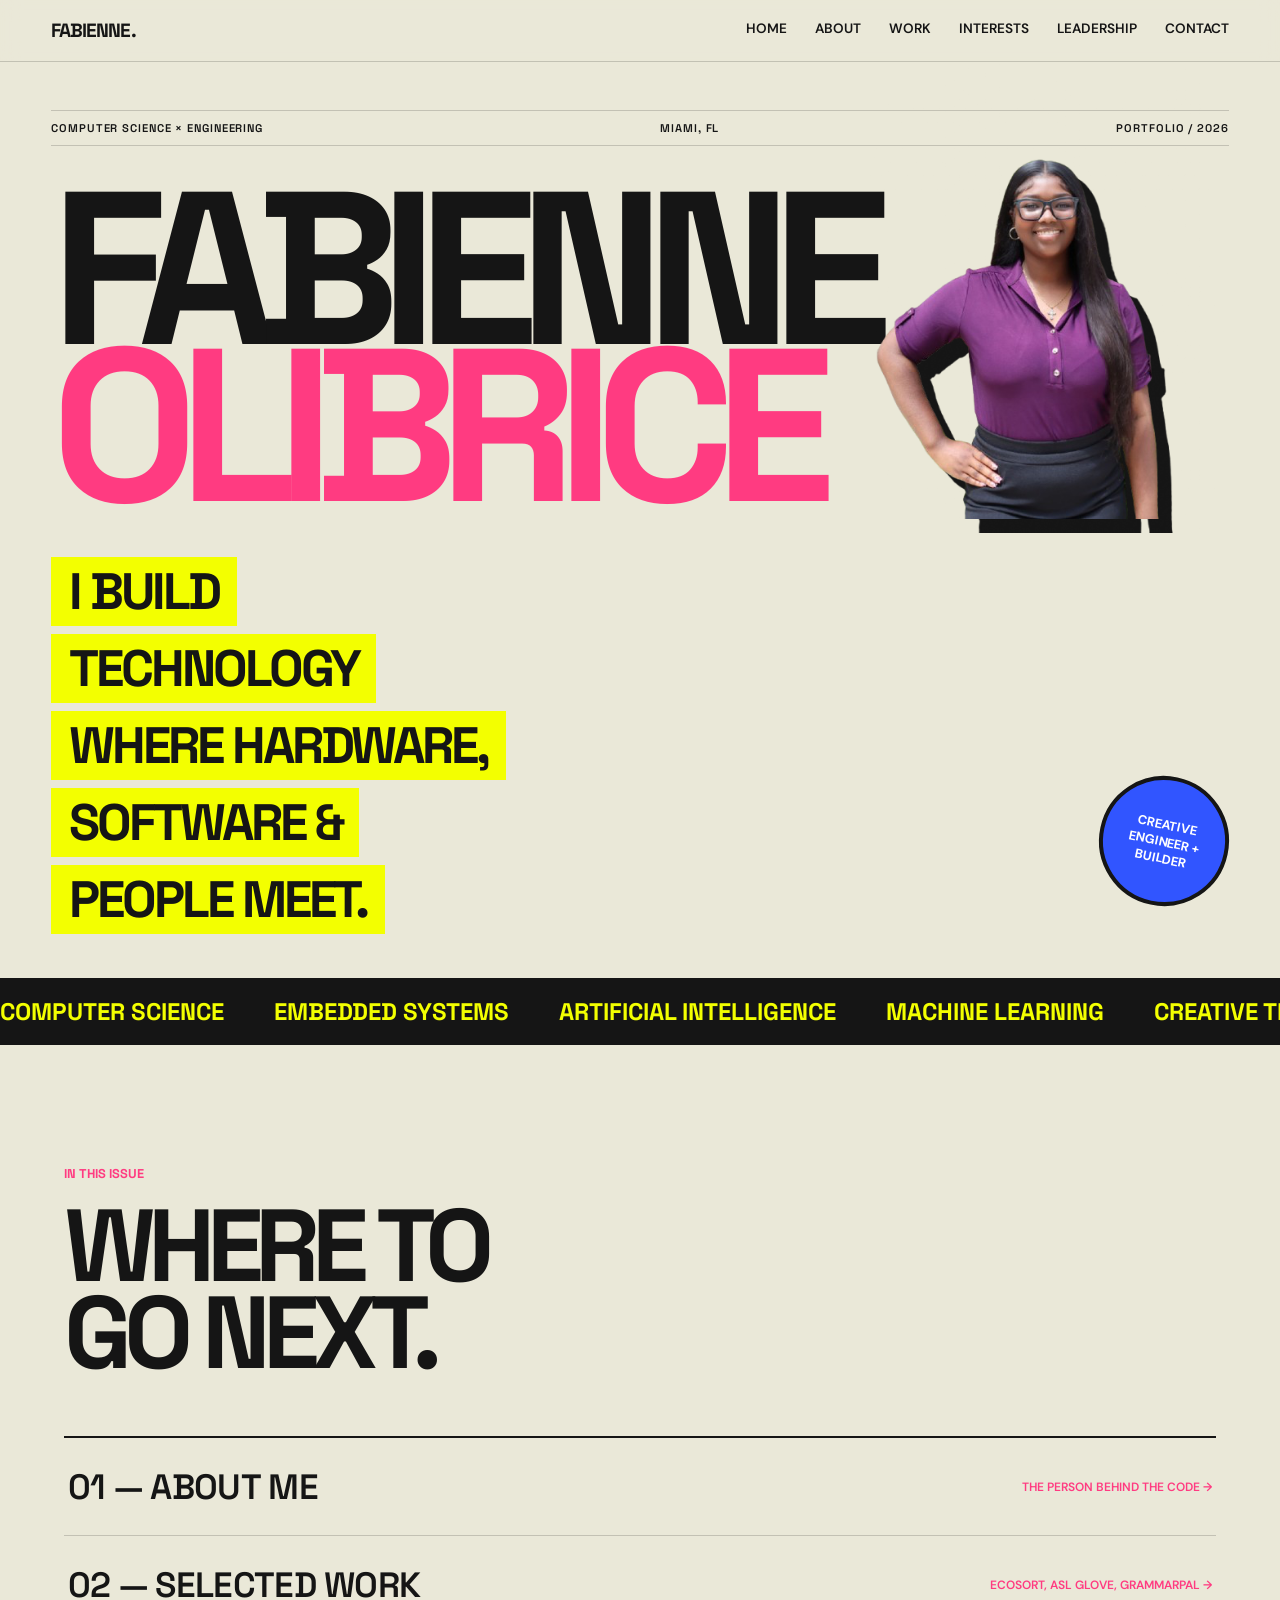
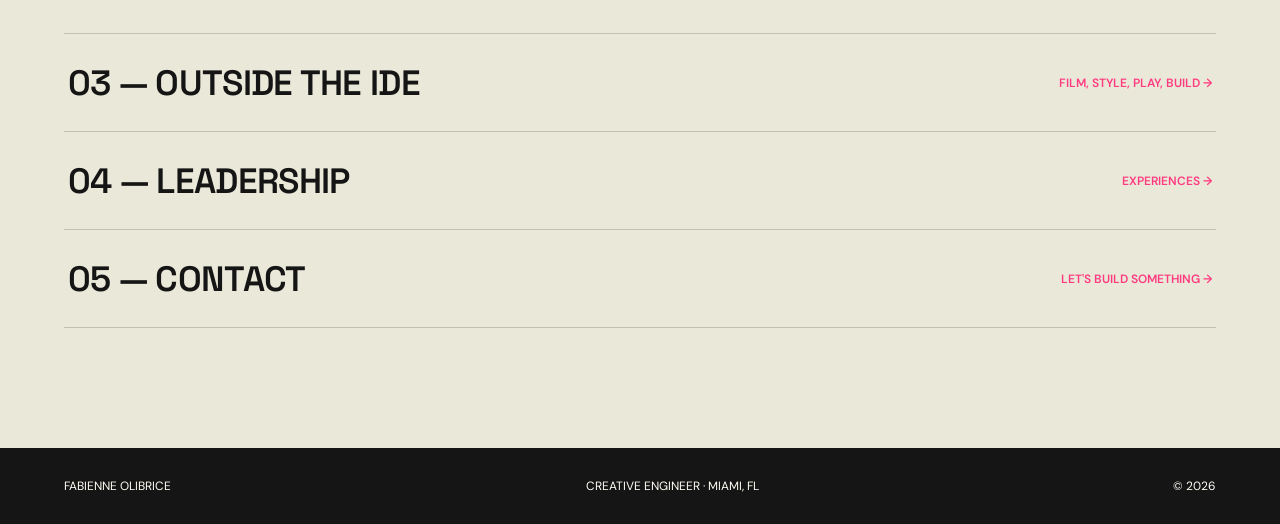
==== commit cedfc88c: "Add files via upload NEW UPDATE 08/10/26" ====
--- a/index.html
+++ b/index.html
@@ -16,6 +16,7 @@
 <nav>
   <a href="index.html" class="logo">FABIENNE.</a>
   <div class="nav-links">
+    <a href="index.html">Home</a>
     <a href="about.html">About</a>
     <a href="work.html">Work</a>
     <a href="interests.html">Interests</a>
@@ -74,7 +75,7 @@
     <a href="about.html"><span>01 — About Me</span><span>The person behind the code →</span></a>
     <a href="work.html"><span>02 — Selected Work</span><span>EcoSort, ASL Glove, GrammarPal →</span></a>
     <a href="interests.html"><span>03 — Outside the IDE</span><span>Film, style, play, build →</span></a>
-    <a href="leadership.html"><span>04 — Leadership</span><span>SWE at FIU →</span></a>
+    <a href="leadership.html"><span>04 — Leadership</span><span>Experiences →</span></a>
     <a href="contact.html"><span>05 — Contact</span><span>Let's build something →</span></a>
   </div>
 </section>
--- a/style.css
+++ b/style.css
@@ -6,6 +6,7 @@
 :root {
   --paper: #EAE8D8;
   --paper-light: #F4F1E4;
+  --teal: #00FFE1;
   --black: #151515;
   --yellow: #F3FF00;
   --pink: #FF3B81;
@@ -400,6 +401,8 @@
    PROJECTS
 ======================================== */
 
+
+.projects .page-cover-tag { color: var(--black); }
 .projects {
   background: var(--black);
   color: var(--white);
@@ -534,11 +537,34 @@
   line-height: 1.4;
 }
 
+.interest-images {
+  display: flex;
+  gap: 20px;
+  margin-top: 40px;
+  flex-wrap: wrap;
+}
+
+.interest-images .project-image {
+  flex: 1;
+  min-width: 200px;
+  max-width: 260px;
+  aspect-ratio: 4/5; /* portrait ratio — adjust to 2/3 for taller, 4/5 for less tall */
+  overflow: hidden;
+  border-radius: 8px;
+}
+
+.interest-images .project-image img {
+  width: 100%;
+  height: 100%;
+  object-fit: cover;
+  display: block;
+}
+
 /* ========================================
    LEADERSHIP
 ======================================== */
 
-.leadership { background: var(--pink); }
+.leadership { background: var(--teal); }
 
 .leadership .page-cover-tag,
 .leadership .section-number { color: var(--black); }
